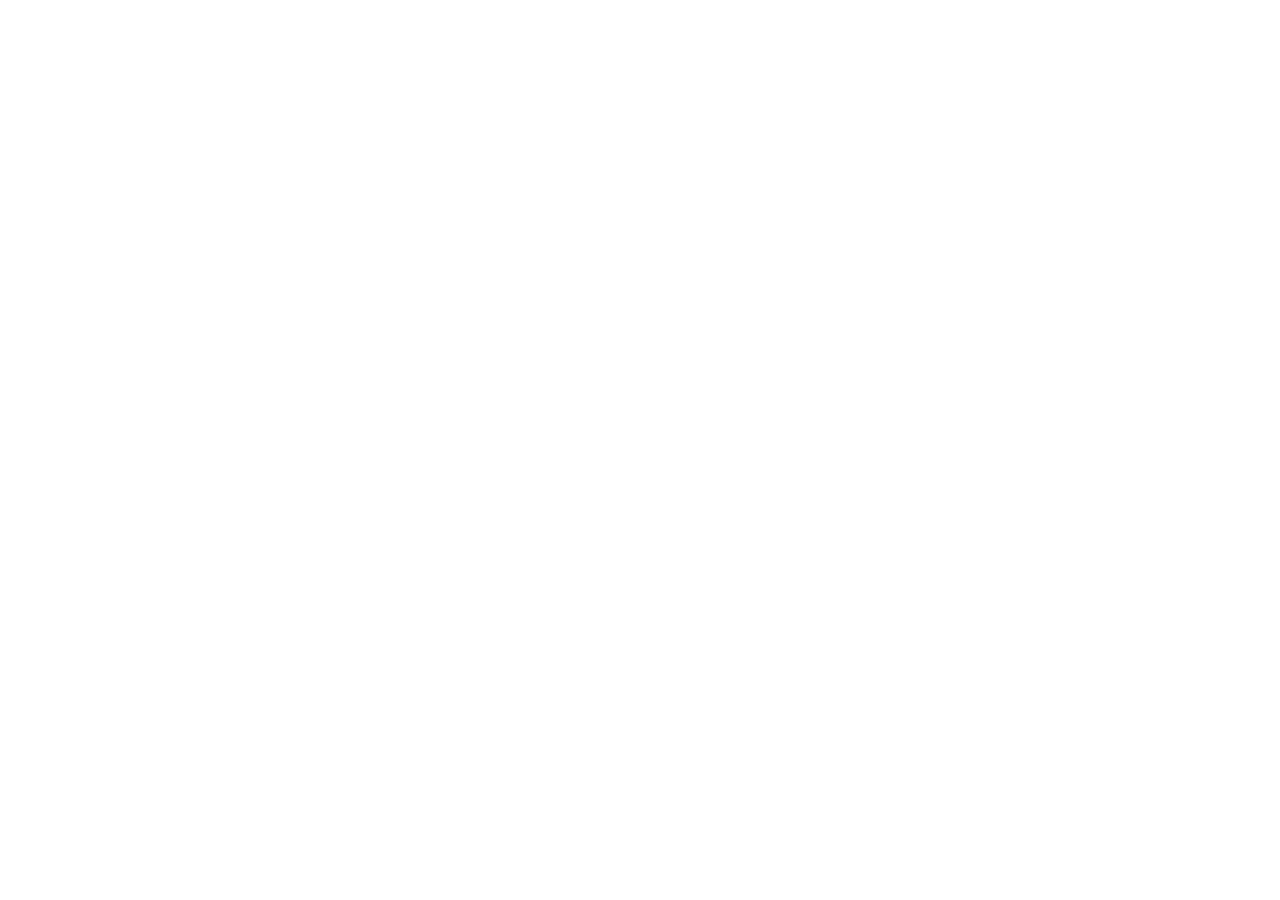
==== index.html @ 5550f94a "Set up project repo and semantic HTML skeleton" ====
<!DOCTYPE html>
<html lang="en">
<head>
    <meta charset="UTF-8">
    <meta name="viewport" content="width=device-width, initial-scale=1.0">
    <title>Wanderlog � Travel Journal Platform</title>
    <link rel="stylesheet" href="style.css">
</head>
<body>
    <header>
        <nav>
            <!-- Navigation links go here -->
        </nav>
    </header>
    <main>
        <section id="hero">
            <!-- Hero section content -->
        </section>
        <section id="destinations">
            <!-- Featured destinations grid -->
        </section>
    </main>
    <footer>
        <!-- Footer content -->
    </footer>
</body>
</html>
---- style.css ----
* {
  margin: 0;
  padding: 0;
  box-sizing: border-box;
}
body {
  font-family: sans-serif;
}
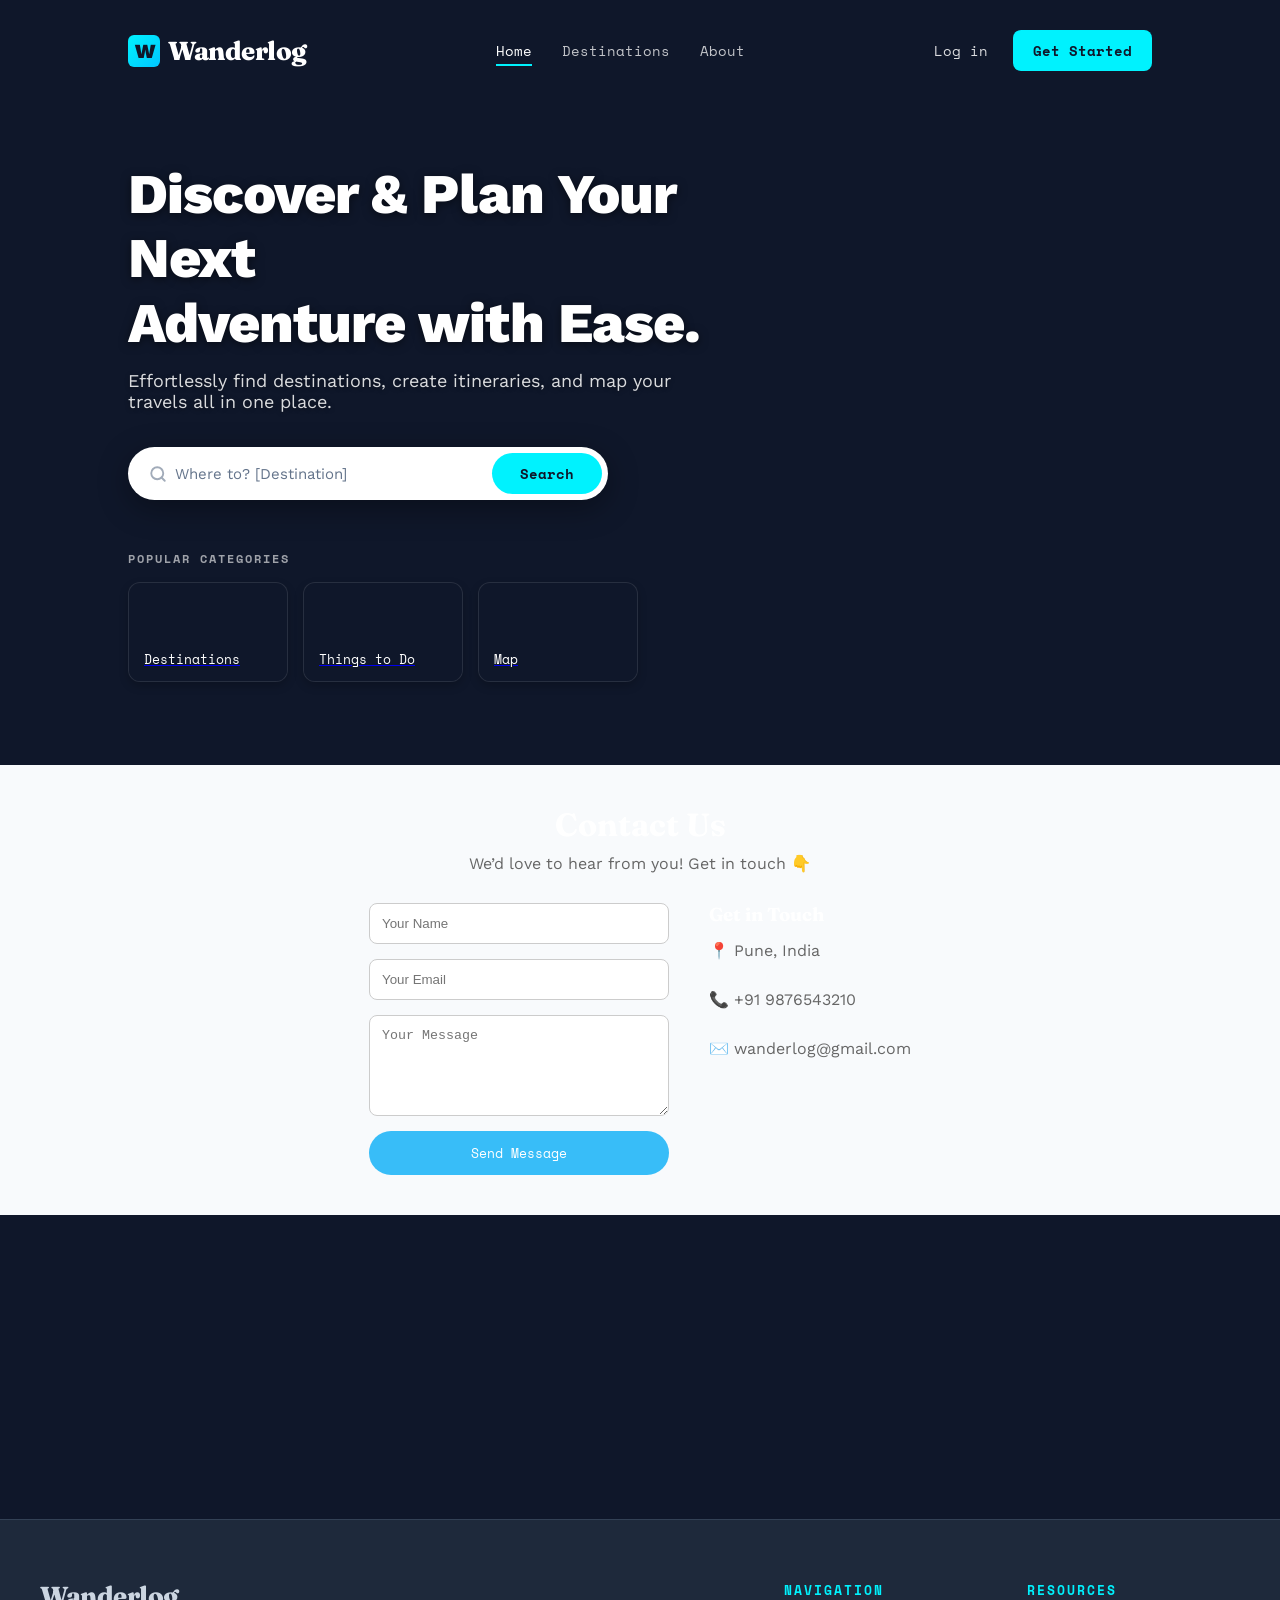
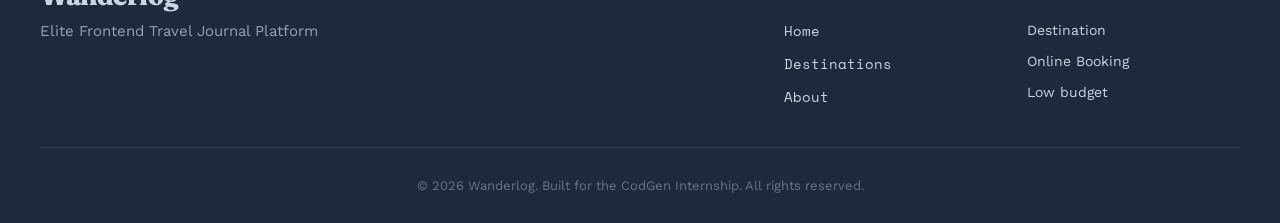
==== commit bf4efef2: "Add CSS styling for header, navigation, and hero section" ====
--- a/index.html
+++ b/index.html
@@ -1,27 +1,147 @@
+
 <!DOCTYPE html>
 <html lang="en">
 <head>
     <meta charset="UTF-8">
     <meta name="viewport" content="width=device-width, initial-scale=1.0">
-    <title>Wanderlog � Travel Journal Platform</title>
+    <title>Wanderlog — Travel Journal Platform</title>
+    <meta name="description" content="Discover, log, and share your journeys on Wanderlog, the premium travel journal platform designed for modern explorers.">
+    <link rel="preconnect" href="https://fonts.googleapis.com">
+    <link rel="preconnect" href="https://fonts.gstatic.com" crossorigin>
+    <link href="https://fonts.googleapis.com/css2?family=Fraunces:wght@600;700&family=Space+Mono:wght@400;700&family=Work+Sans:wght@300;400;500;600;700&display=swap" rel="stylesheet">
     <link rel="stylesheet" href="style.css">
 </head>
 <body>
+
+   
     <header>
-        <nav>
-            <!-- Navigation links go here -->
-        </nav>
+        <div class="navbar">
+            <a href="index.html" class="logo" id="logo-link">
+                <span class="logo-icon">W</span>
+                <span class="logo-text">Wanderlog</span>
+            </a>
+            
+            <input type="checkbox" id="menu-toggle" class="menu-toggle-checkbox">
+            <label for="menu-toggle" class="menu-toggle-label">☰</label>
+            
+            <ul class="nav-links">
+                <li><a href="index.html" class="nav-link active text-mono" >Home</a></li>
+                <li><a href="destination.html" class="nav-link text-mono" >Destinations</a></li>
+                <li><a href="about.html" class="nav-link text-mono" >About</a></li>
+            </ul>
+
+            <div class="auth-buttons">
+                <a href="#login" class="signin text-mono" >Log in</a>
+                <button class="signup text-mono" >Get Started</button>
+            </div>
+        </div>
     </header>
+
+   
     <main>
-        <section id="hero">
-            <!-- Hero section content -->
-        </section>
-        <section id="destinations">
-            <!-- Featured destinations grid -->
+        <!-- Hero Section -->
+        <section class="hero" id="home">
+            <div class="hero-overlay"></div>
+            <div class="hero-container">
+                <div class="hero-content">
+                    <h1>Discover & Plan Your Next <br>Adventure with Ease.</h1>
+                    <p>Effortlessly find destinations, create itineraries, and map your travels all in one place.</p>
+                    
+                    <div class="search-bar">
+                        <div class="search-input-wrapper">
+                            <svg class="search-icon-svg" width="18" height="18" viewBox="0 0 24 24" fill="none" stroke="#64748b" stroke-width="2.5" stroke-linecap="round" stroke-linejoin="round">
+                                <circle cx="11" cy="11" r="8"></circle>
+                                <line x1="21" y1="21" x2="16.65" y2="16.65"></line>
+                            </svg>
+                            <input type="text" placeholder="Where to? [Destination]" id="search-input">
+                        </div>
+                        <button id="btn-search">Search</button>
+                    </div>
+
+                    <div class="categories">
+                        <span class="categories-title text-mono">Popular categories</span>
+                        <div class="categories-grid">
+                            <a href="destination.html" class="category-card" style="background-image: url('https://images.unsplash.com/photo-1476514525535-07fb3b4ae5f1?auto=format&fit=crop&w=400&q=80');">
+                                <div class="card-overlay"></div>
+                                <span class="category-name text-mono">Destinations</span>
+                            </a>
+                            <a href="about.html" class="category-card" style="background-image: url('https://images.unsplash.com/photo-1501555088652-021faa106b9b?auto=format&fit=crop&w=400&q=80');">
+                                <div class="card-overlay"></div>
+                                <span class="category-name text-mono">Things to Do</span>
+                            </a>
+                            <a href="destination.html" class="category-card" style="background-image: url('https://images.unsplash.com/photo-1524661135-423995f22d0b?auto=format&fit=crop&w=400&q=80');">
+                                <div class="card-overlay"></div>
+                                <span class="category-name text-mono">Map</span>
+                            </a>
+                        </div>
+                    </div>
+                </div>
+            </div>
         </section>
     </main>
-    <footer>
-        <!-- Footer content -->
+
+
+    <section class="contact">
+
+  <h2>Contact Us</h2>
+  <p>We’d love to hear from you! Get in touch 👇</p>
+
+  <div class="contact-container">
+
+    <form class="contact-form">
+      <input type="text" placeholder="Your Name" required>
+      <input type="email" placeholder="Your Email" required>
+      <textarea rows="5" placeholder="Your Message"></textarea>
+      <button type="submit">Send Message</button>
+    </form>
+
+    <div class="contact-info">
+      <h3>Get in Touch</h3>
+      <p>📍 Pune, India</p>
+      <p>📞 +91 9876543210</p>
+      <p>✉️ wanderlog@gmail.com</p>
+    </div>
+
+  </div>
+
+</section>
+
+<section class="map">
+  <iframe 
+    src="https://maps.google.com/maps?q=pune&t=&z=13&ie=UTF8&iwloc=&output=embed"
+    allowfullscreen="">
+  </iframe>
+</section>
+
+    <footer class="app-footer">
+        <div class="footer-container">
+            <div class="footer-brand">
+                <span class="logo-text">Wanderlog</span>
+                <p class="footer-tagline">Elite Frontend Travel Journal Platform</p>
+            </div>
+            <div class="footer-links">
+                <div class="link-group">
+                    <h3>Navigation</h3>
+                    <ul>
+                        <li><a href="index.html" class="text-mono" >Home</a></li>
+                        <li><a href="destination.html" class="text-mono" >Destinations</a></li>
+                        <li><a href="about.html" class="text-mono" >About</a></li>
+                    </ul>
+                </div>
+                <div class="link-group">
+                    <h3>Resources</h3>
+                    <ul>
+                        <li><a href="https://fonts.google.com/" target="_blank" >Destination</a></li>
+                        <li><a href="https://css-tricks.com/" target="_blank" >Online Booking</a></li>
+                        <li><a href="https://developer.mozilla.org/" target="_blank" >Low budget</a></li>
+                    </ul>
+                </div>
+            </div>
+        </div>
+        <div class="footer-bottom">
+            <p>&copy; 2026 Wanderlog. Built for the CodGen Internship. All rights reserved.</p>
+        </div>
     </footer>
+
 </body>
 </html>
--- a/style.css
+++ b/style.css
@@ -1,8 +1,1038 @@
+
 * {
   margin: 0;
   padding: 0;
   box-sizing: border-box;
 }
+
+
 body {
-  font-family: sans-serif;
-}
+  font-family: 'Work Sans', sans-serif;
+  color: #cbd5e1;
+  background-color: #0f172a;
+}
+
+h1, h2, h3 {
+  font-family: 'Fraunces', serif;
+  color: white;
+}
+
+button,
+.text-mono {
+  font-family: 'Space Mono', monospace;
+}
+
+
+.webkit-scrollbar {
+  width: 8px;
+}
+
+::-webkit-scrollbar-track {
+  background: #0f172a;
+}
+
+::-webkit-scrollbar-thumb {
+  background: #334155;
+  border-radius: 4px;
+}
+
+::-webkit-scrollbar-thumb:hover {
+  background: #00f2fe;
+}
+
+
+
+header {
+  position: absolute;
+  top: 0;
+  left: 0;
+  right: 0;
+  z-index: 1000;
+  background: transparent;
+  width: 100%;
+}
+
+.navbar {
+  display: flex;
+  justify-content: space-between;
+  align-items: center;
+  padding: 30px 10%;
+  width: 100%;
+}
+
+
+.logo {
+  display: flex;
+  align-items: center;
+  gap: 8px;
+  text-decoration: none;
+  color: white;
+}
+
+.logo-icon {
+  background: linear-gradient(135deg, #00f2fe 0%, #00c6ff 100%);
+  color: #0f172a;
+  font-family: 'Work Sans', sans-serif;
+  font-weight: 900;
+  font-size: 20px;
+  width: 32px;
+  height: 32px;
+  display: flex;
+  align-items: center;
+  justify-content: center;
+  border-radius: 6px;
+  letter-spacing: -1px;
+}
+
+.logo-text {
+  font-family: 'Fraunces', serif;
+  font-size: 26px;
+  font-weight: 800;
+  letter-spacing: -0.5px;
+}
+
+
+.nav-links {
+  list-style: none;
+  display: flex;
+  gap: 30px;
+}
+
+.nav-links li a {
+  text-decoration: none;
+  color: rgba(255, 255, 255, 0.75);
+  font-size: 14px;
+  transition: 0.2s;
+  padding: 5px 0;
+  position: relative;
+}
+
+.nav-links li a:hover,
+.nav-links li a.active {
+  color: white;
+}
+
+.nav-links li a::after {
+  content: '';
+  position: absolute;
+  bottom: 0;
+  left: 0;
+  width: 0;
+  height: 2px;
+  background: #00f2fe;
+  transition: 0.2s;
+}
+
+.nav-links li a:hover::after,
+.nav-links li a.active::after {
+  width: 100%;
+}
+
+
+.auth-buttons {
+  display: flex;
+  align-items: center;
+  gap: 25px;
+}
+
+
+.signin {
+  text-decoration: none;
+  color: rgba(255, 255, 255, 0.85);
+  font-size: 14px;
+  transition: 0.2s;
+}
+
+.signin:hover {
+  color: #00f2fe;
+}
+
+
+.signup {
+  padding: 10px 20px;
+  border: none;
+  background: #00f2fe;
+  color: #0f172a;
+  cursor: pointer;
+  border-radius: 8px;
+  font-weight: 700;
+  font-size: 14px;
+  transition: 0.3s cubic-bezier(0.34, 1.56, 0.64, 1);
+}
+
+.signup:hover {
+  background: #05d5e0;
+  transform: translateY(-2px) scale(1.02);
+  box-shadow: 0 4px 15px rgba(0, 242, 254, 0.4);
+}
+
+
+.menu-toggle-checkbox {
+  display: none;
+}
+
+.menu-toggle-label {
+  display: none;
+  font-size: 28px;
+  color: white;
+  cursor: pointer;
+  user-select: none;
+}
+
+
+
+.hero {
+  position: relative;
+  display: flex;
+  align-items: center;
+  justify-content: flex-end; /* right bank alignment to match layout when flipped */
+  min-height: 85vh;
+  padding: 160px 10% 80px;
+  background: url("https://images.unsplash.com/photo-1542718610-a1d656d1884c?auto=format&fit=crop&w=1600&q=80") no-repeat center/cover;
+  transform: scaleX(-1); /* cabin mirrored to right */
+}
+
+.hero-overlay {
+  position: absolute;
+  top: 0;
+  left: 0;
+  width: 100%;
+  height: 100%;
+  background: linear-gradient(180deg, rgba(15, 23, 42, 0.4) 0%, rgba(15, 23, 42, 0.75) 100%);
+  z-index: 1;
+}
+
+.hero-container {
+  width: 100%;
+  max-width: 1200px;
+  margin: 0 auto;
+  position: relative;
+  z-index: 2;
+  transform: scaleX(-1); /* text flipped back to normal */
+}
+
+.hero-content {
+  max-width: 580px;
+  display: flex;
+  flex-direction: column;
+  align-items: flex-start;
+  text-align: left;
+}
+
+.hero h1 {
+  font-family: 'Work Sans', sans-serif;
+  font-size: 56px;
+  font-weight: 800;
+  line-height: 1.15;
+  letter-spacing: -1px;
+  color: white;
+  margin-bottom: 15px;
+  text-shadow: 0 2px 10px rgba(0, 0, 0, 0.5);
+}
+
+.hero p {
+  font-size: 18px;
+  color: rgba(255, 255, 255, 0.85);
+  margin-bottom: 35px;
+  text-shadow: 0 1px 5px rgba(0, 0, 0, 0.4);
+}
+
+
+.search-bar {
+  background: white;
+  padding: 6px;
+  border-radius: 30px;
+  display: flex;
+  width: 100%;
+  max-width: 480px;
+  box-shadow: 0 8px 30px rgba(0, 0, 0, 0.35);
+  margin-bottom: 50px;
+}
+
+.search-input-wrapper {
+  display: flex;
+  align-items: center;
+  flex: 1;
+  padding-left: 15px;
+  gap: 8px;
+}
+
+.search-icon-svg {
+  flex-shrink: 0;
+  opacity: 0.6;
+}
+
+.search-bar input {
+  width: 100%;
+  border: none;
+  outline: none;
+  font-size: 15px;
+  font-family: 'Work Sans', sans-serif;
+  color: #1e293b;
+}
+
+.search-bar input::placeholder {
+  color: #64748b;
+}
+
+.search-bar button {
+  background: #00f2fe;
+  color: #0f172a;
+  border: none;
+  padding: 10px 28px;
+  border-radius: 30px;
+  font-size: 14px;
+  font-weight: 700;
+  cursor: pointer;
+  transition: background 0.2s;
+}
+
+.search-bar button:hover {
+  background: #05d5e0;
+}
+
+
+.categories {
+  width: 100%;
+}
+
+.categories-title {
+  display: block;
+  font-size: 12px;
+  font-weight: 700;
+  color: rgba(255, 255, 255, 0.6);
+  text-transform: uppercase;
+  letter-spacing: 2px;
+  margin-bottom: 15px;
+}
+
+.categories-grid {
+  display: flex;
+  gap: 15px;
+  flex-wrap: wrap;
+}
+
+.category-card {
+  position: relative;
+  width: 160px;
+  height: 100px;
+  border-radius: 12px;
+  background-size: cover;
+  background-position: center;
+  display: flex;
+  align-items: flex-end;
+  padding: 12px 15px;
+  overflow: hidden;
+  border: 1px solid rgba(255, 255, 255, 0.1);
+  box-shadow: 0 4px 10px rgba(0, 0, 0, 0.2);
+  transition: transform 0.4s cubic-bezier(0.34, 1.56, 0.64, 1);
+}
+
+.category-card:hover {
+  transform: translateY(-4px);
+  border-color: #00f2fe;
+}
+
+.category-card .card-overlay {
+  position: absolute;
+  top: 0;
+  left: 0;
+  width: 100%;
+  height: 100%;
+  background: linear-gradient(180deg, transparent 40%, rgba(15, 23, 42, 0.85) 100%);
+  z-index: 1;
+}
+
+.category-card .category-name {
+  position: relative;
+  z-index: 2;
+  font-size: 13px;
+  color: white;
+}
+
+
+
+.destinations {
+  max-width: 1200px;
+  margin: 0 auto;
+  padding: 100px 40px;
+  width: 100%;
+}
+
+.section-header {
+  text-align: center;
+  margin-bottom: 60px;
+  display: flex;
+  flex-direction: column;
+  align-items: center;
+}
+
+.category-tag {
+  font-size: 12px;
+  font-weight: 700;
+  color: #00f2fe;
+  text-transform: uppercase;
+  letter-spacing: 2px;
+  margin-bottom: 10px;
+  padding: 4px 12px;
+  background-color: rgba(0, 242, 254, 0.08);
+  border-radius: 4px;
+  border: 1px solid rgba(0, 242, 254, 0.2);
+}
+
+.destinations h2 {
+  font-size: 42px;
+  font-weight: 800;
+  margin-bottom: 15px;
+  letter-spacing: -1px;
+}
+
+.destinations p {
+  font-size: 17px;
+  color: #94a3b8;
+  max-width: 600px;
+}
+
+.destinations-grid {
+  display: grid;
+  grid-template-columns: repeat(3, 1fr);
+  gap: 30px;
+}
+
+
+.glass-card {
+  background: rgba(30, 41, 59, 0.65);
+  backdrop-filter: blur(20px);
+  -webkit-backdrop-filter: blur(20px);
+  border: 1px solid rgba(255, 255, 255, 0.08);
+  border-radius: 20px;
+  padding: 35px;
+  width: 100%;
+  box-shadow: 0 20px 40px rgba(0, 0, 0, 0.3),
+              inset 0 1px 1px rgba(255, 255, 255, 0.1);
+  position: relative;
+  z-index: 1;
+  transition: transform 0.4s cubic-bezier(0.34, 1.56, 0.64, 1);
+}
+
+.glass-card:hover {
+  transform: translateY(-8px);
+  border-color: rgba(0, 242, 254, 0.3);
+}
+
+.card-image {
+  width: 100%;
+  height: 180px;
+  background-size: cover;
+  background-position: center;
+  border-radius: 12px;
+  margin-bottom: 20px;
+}
+
+.destination-card {
+  height: 100%;
+  display: flex;
+  flex-direction: column;
+  justify-content: space-between;
+}
+
+.card-header {
+  display: flex;
+  justify-content: space-between;
+  align-items: center;
+  margin-bottom: 20px;
+}
+
+.badge {
+  font-size: 11px;
+  color: white;
+  background-color: #334155;
+  padding: 4px 10px;
+  border-radius: 4px;
+  font-weight: 700;
+}
+
+.coordinates {
+  font-size: 11px;
+  color: #00f2fe;
+  font-weight: 700;
+}
+
+.card-title {
+  font-size: 28px;
+  font-weight: 700;
+  margin-bottom: 12px;
+  color: white;
+}
+
+.card-excerpt {
+  font-size: 15px;
+  color: #cbd5e1;
+  margin-bottom: 30px;
+  line-height: 1.6;
+}
+
+.card-footer {
+  display: flex;
+  align-items: center;
+  gap: 12px;
+  font-size: 12px;
+  border-top: 1px solid rgba(255, 255, 255, 0.08);
+  padding-top: 20px;
+}
+
+.stat-label {
+  color: #64748b;
+}
+
+.stat-value {
+  color: white;
+  font-weight: 700;
+}
+
+.divider {
+  color: #475569;
+}
+
+
+
+.about {
+  max-width: 1200px;
+  margin: 0 auto;
+  padding: 100px 40px;
+  width: 100%;
+}
+
+.about-container {
+  display: grid;
+  grid-template-columns: 1.1fr 0.9fr;
+  gap: 80px;
+  align-items: center;
+}
+
+.about-content {
+  display: flex;
+  flex-direction: column;
+  align-items: flex-start;
+}
+
+.about-content h2 {
+  font-size: 42px;
+  font-weight: 800;
+  line-height: 1.2;
+  margin-top: 10px;
+  margin-bottom: 25px;
+  letter-spacing: -1px;
+}
+
+.highlight-text {
+  background: linear-gradient(135deg, #38bdf8 0%, #00f2fe 100%);
+  /* -webkit-background-clip: text; */
+  -webkit-text-fill-color: transparent;
+}
+
+.about-content p {
+  color: #cbd5e1;
+  margin-bottom: 20px;
+  font-size: 16px;
+  line-height: 1.6;
+}
+
+.btn-about {
+  padding: 12px 28px;
+  border: 1px solid #334155;
+  background: transparent;
+  color: white;
+  border-radius: 8px;
+  font-size: 14px;
+  font-weight: 600;
+  cursor: pointer;
+  transition: 0.3s;
+  margin-top: 10px;
+}
+
+.btn-about:hover {
+  background: #1e293b;
+  border-color: #00f2fe;
+}
+
+.about-stats-panel {
+  display: flex;
+  justify-content: center;
+  position: relative;
+  width: 100%;
+}
+
+.about-stats-glow {
+  position: absolute;
+  width: 300px;
+  height: 300px;
+  background: radial-gradient(circle, rgba(0, 242, 254, 0.1) 0%, transparent 70%);
+  filter: blur(40px);
+  z-index: 0;
+  pointer-events: none;
+}
+
+.stats-glass {
+  z-index: 1;
+  display: flex;
+  flex-direction: column;
+  gap: 30px;
+  padding: 40px;
+}
+
+.stat-row {
+  display: flex;
+  justify-content: space-between;
+  gap: 40px;
+}
+
+.stat-item {
+  display: flex;
+  flex-direction: column;
+  gap: 4px;
+}
+
+.stat-number {
+  font-family: 'Fraunces', serif;
+  font-size: 34px;
+  font-weight: 800;
+  color: #00f2fe;
+}
+
+.stat-desc {
+  font-size: 11px;
+  color: #64748b;
+  text-transform: uppercase;
+  letter-spacing: 1px;
+}
+
+
+/* PRICING */.pricing {
+  max-width: 1200px;
+  margin: 0 auto;
+  padding: 60px 40px 100px;
+  width: 100%;
+}
+
+.pricing-container {
+  display: flex;
+  flex-direction: column;
+  align-items: center;
+  text-align: center;
+}
+
+.pricing h2 {
+  font-size: 42px;
+  font-weight: 800;
+  margin-top: 10px;
+  margin-bottom: 20px;
+  letter-spacing: -1px;
+}
+
+.pricing p {
+  font-size: 16px;
+  color: #cbd5e1;
+  max-width: 600px;
+  margin-bottom: 30px;
+  line-height: 1.6;
+}
+
+.btn-pricing {
+  padding: 12px 28px;
+  border: none;
+  background: #00f2fe;
+  color: #0f172a;
+  border-radius: 8px;
+  font-size: 14px;
+  font-weight: 700;
+  cursor: pointer;
+  transition: background 0.2s;
+}
+
+.btn-pricing:hover {
+  background: #05d5e0;
+}
+
+
+/* FOOTER */
+.app-footer {
+  background-color: #1e293b;
+  border-top: 1px solid #334155;
+  padding: 60px 40px 30px;
+  width: 100%;
+}
+
+.footer-container {
+  max-width: 1200px;
+  margin: 0 auto;
+  display: grid;
+  grid-template-columns: 1.5fr 1fr;
+  gap: 60px;
+  margin-bottom: 40px;
+}
+
+.footer-brand {
+  display: flex;
+  flex-direction: column;
+  gap: 10px;
+}
+
+.footer-tagline {
+  font-size: 15px;
+  color: #94a3b8;
+}
+
+.footer-links {
+  display: grid;
+  grid-template-columns: 1fr 1fr;
+  gap: 30px;
+}
+
+.link-group h3 {
+  font-family: 'Space Mono', monospace;
+  font-size: 13px;
+  text-transform: uppercase;
+  letter-spacing: 2px;
+  color: #00f2fe;
+  margin-bottom: 20px;
+}
+
+.link-group ul {
+  list-style: none;
+  display: flex;
+  flex-direction: column;
+  gap: 12px;
+}
+
+.link-group a {
+  font-size: 14px;
+  color: #cbd5e1;
+  text-decoration: none;
+  transition: 0.2s;
+}
+
+.link-group a:hover {
+  color: #00f2fe;
+  padding-left: 4px;
+}
+
+.footer-bottom {
+  max-width: 1200px;
+  margin: 0 auto;
+  border-top: 1px solid #334155;
+  padding-top: 30px;
+  display: flex;
+  justify-content: center;
+  text-align: center;
+  font-size: 13px;
+  color: #64748b;
+}
+
+
+/* RESPONSIVE */
+@media (max-width: 1024px) {
+  .hero-container {
+    gap: 30px;
+  }
+  
+  .destinations-grid {
+    grid-template-columns: repeat(2, 1fr);
+    gap: 20px;
+  }
+  
+  .about-container {
+    gap: 40px;
+  }
+}
+
+@media (max-width: 768px) {
+  .navbar {
+    padding: 10px 15px; 
+  }
+
+  .nav-links {
+    display: none; 
+    flex-direction: column;
+    background: #0b1c3d;
+    position: absolute;
+    top: 62px;
+    right: 0;
+    width: 100%;
+    text-align: center;
+    padding: 20px 0;
+    box-shadow: 0 10px 15px rgba(0, 0, 0, 0.25);
+  }
+
+  .nav-links li {
+    margin: 10px 0;
+  }
+
+  /* show class */
+  #menu-toggle:checked ~ .nav-links {
+    display: flex;
+    z-index: 100;
+  }
+
+  .menu-toggle-label {
+    display: block;
+    margin-left: auto;
+    margin-right: 15px;
+    z-index: 101;
+  }
+
+  .auth-buttons {
+    display: none; 
+  }
+
+  .logo {
+    font-size: 18px;
+  }
+
+  /* hero mobile fix */
+  .hero {
+    padding: 120px 20px 60px;
+    min-height: auto;
+    transform: none;
+  }
+
+  .hero-container {
+    transform: none;
+  }
+
+  .hero-content {
+    align-items: center;
+    text-align: center;
+    max-width: 100%;
+  }
+
+  .hero h1 {
+    font-size: 32px;
+  }
+
+  .hero p {
+    font-size: 16px;
+  }
+
+  .search-bar {
+    flex-direction: column;
+    border-radius: 15px;
+    padding: 8px;
+    gap: 8px;
+  }
+
+  .search-input-wrapper {
+    padding-left: 5px;
+    width: 100%;
+  }
+
+  .search-bar input {
+    text-align: center;
+  }
+
+  .search-bar button {
+    width: 100%;
+    border-radius: 10px;
+  }
+
+  .categories {
+    display: flex;
+    flex-direction: column;
+    align-items: center;
+  }
+
+  .categories-grid {
+    justify-content: center;
+  }
+
+  /* destinations mobile fix */
+  .destinations {
+    padding: 60px 20px;
+  }
+
+  .destinations h2 {
+    font-size: 32px;
+  }
+
+  .destinations-grid {
+    grid-template-columns: 1fr;
+    gap: 30px;
+  }
+
+  /* about mobile fix */
+  .about {
+    padding: 60px 20px;
+  }
+
+  .about-container {
+    grid-template-columns: 1fr;
+    gap: 50px;
+    text-align: center;
+  }
+
+  .about-content {
+    align-items: center;
+  }
+
+  .about-content h2 {
+    font-size: 32px;
+  }
+
+  .about-stats-panel {
+    justify-content: center;
+  }
+
+  .stats-glass {
+    max-width: 440px;
+    margin: 0 auto;
+    padding: 30px;
+  }
+
+  /* pricing mobile fix */
+  .pricing {
+    padding: 40px 20px 60px;
+  }
+
+  .pricing h2 {
+    font-size: 32px;
+  }
+
+  /* footer mobile fix */
+  .footer-container {
+    grid-template-columns: 1fr;
+    gap: 40px;
+    text-align: center;
+  }
+
+  .footer-links {
+    justify-items: center;
+    text-align: center;
+  }
+  
+  .link-group ul {
+    align-items: center;
+  }
+}
+
+/* MOBILE FIX */
+@media (max-width: 360px) {
+  .navbar {
+    padding: 10px;
+  }
+  
+  .nav-links li {
+    margin: 8px 0;
+  }
+
+  .logo-text {
+    font-size: 20px;
+  }
+
+  .hero h1 {
+    font-size: 26px;
+  }
+
+  .card-title {
+    font-size: 24px;
+  }
+
+  .destinations h2 {
+    font-size: 26px;
+  }
+
+  .about-content h2 {
+    font-size: 26px;
+  }
+
+  .stats-glass {
+    padding: 20px;
+  }
+
+  .stat-row {
+    gap: 15px;
+  }
+
+  .stat-number {
+    font-size: 28px;
+  }
+}
+
+
+.contact{
+  padding:40px 15px;
+  text-align:center;
+  background:#f8fafc;
+  text-align: center;
+}
+
+.contact h2{
+  font-size:32px;
+  margin-bottom:10px;
+}
+
+.contact p{
+  color:#666;
+  margin-bottom:30px;
+}
+
+.contact-container{
+  display:flex;
+  justify-content:center;
+  gap:40px;
+  flex-wrap:wrap;
+}
+
+.contact-form{
+  display:flex;
+  flex-direction:column;
+  gap:15px;
+  width:300px;
+}
+
+.contact-form input,
+.contact-form textarea{
+  padding:12px;
+  border:1px solid #ccc;
+  border-radius:8px;
+  outline:none;
+}
+
+.contact-form button{
+  background:#38bdf8;
+  color:white;
+  border:none;
+  padding:12px;
+  border-radius:25px;
+  cursor:pointer;
+}
+
+.contact-form button:hover{
+  background:#0ea5e9;
+}
+
+.contact-info{
+  max-width:300px;
+  text-align:left;
+}
+
+.contact-info h3{
+  margin-bottom:15px;
+}
+
+.map iframe{
+  width:100%;
+  height:300px;
+  border:none;
+}
+
+@media(max-width:768px){
+  .contact-container{
+    flex-direction:column;
+    align-items:center;
+  }
+
+  .contact-info{
+    text-align:center;
+  }
+}
+
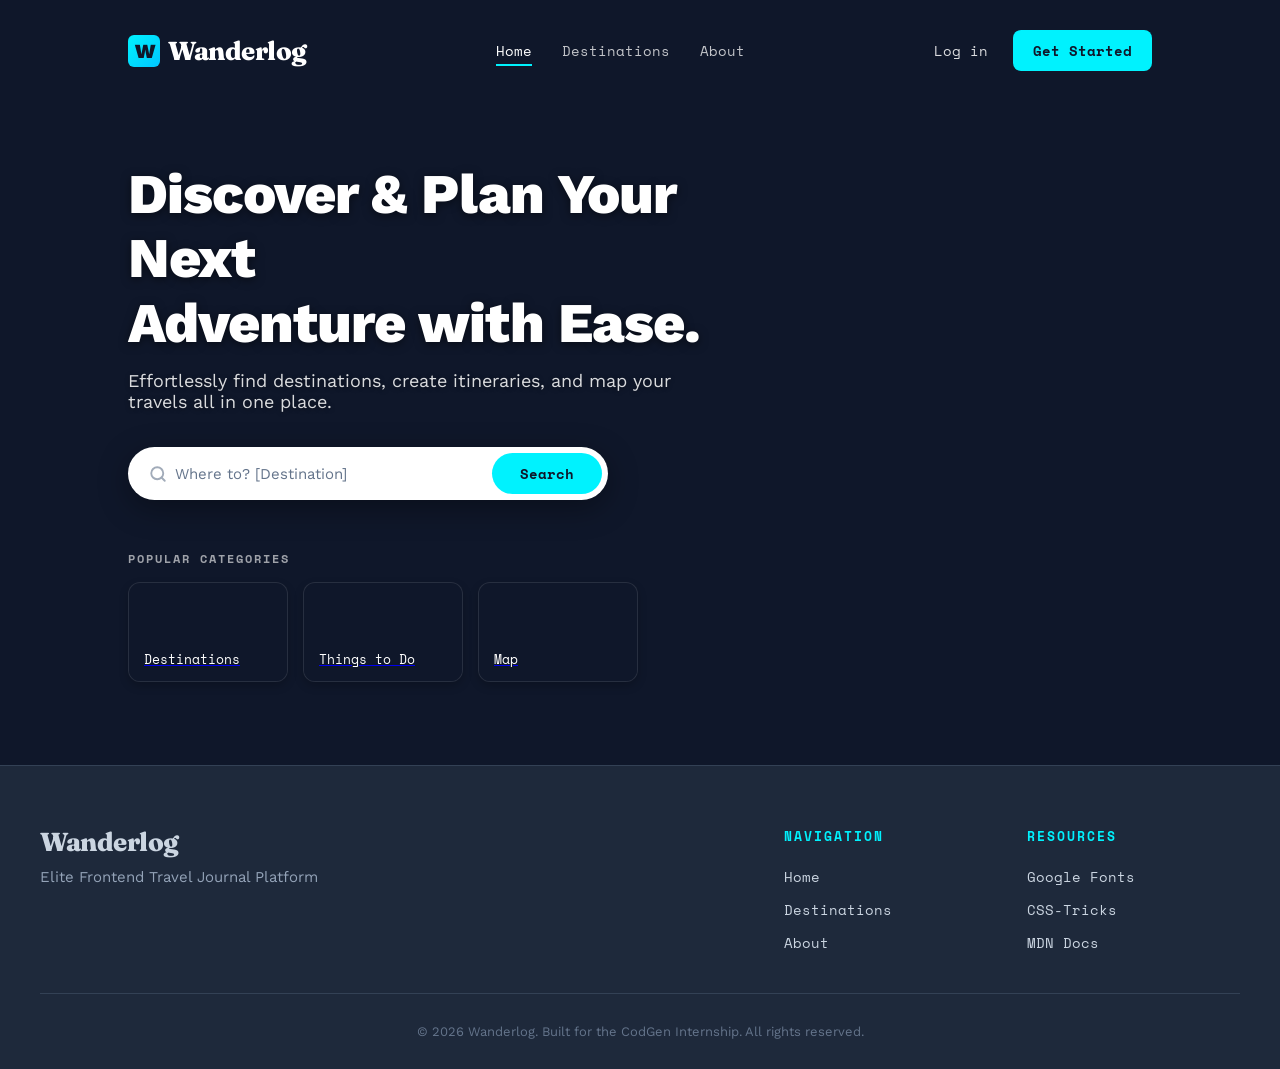
==== commit 7c725aee: "Add mobile responsiveness and final cleanup" ====
--- a/index.html
+++ b/index.html
@@ -25,14 +25,14 @@
             <label for="menu-toggle" class="menu-toggle-label">☰</label>
             
             <ul class="nav-links">
-                <li><a href="index.html" class="nav-link active text-mono" >Home</a></li>
-                <li><a href="destination.html" class="nav-link text-mono" >Destinations</a></li>
-                <li><a href="about.html" class="nav-link text-mono" >About</a></li>
+                <li><a href="index.html" class="nav-link active text-mono" id="nav-link-home">Home</a></li>
+                <li><a href="destination.html" class="nav-link text-mono" id="nav-link-destinations">Destinations</a></li>
+                <li><a href="about.html" class="nav-link text-mono" id="nav-link-about">About</a></li>
             </ul>
 
             <div class="auth-buttons">
-                <a href="#login" class="signin text-mono" >Log in</a>
-                <button class="signup text-mono" >Get Started</button>
+                <a href="#login" class="signin text-mono" id="link-header-login">Log in</a>
+                <button class="signup text-mono" id="btn-header-start">Get Started</button>
             </div>
         </div>
     </header>
@@ -81,38 +81,6 @@
     </main>
 
 
-    <section class="contact">
-
-  <h2>Contact Us</h2>
-  <p>We’d love to hear from you! Get in touch 👇</p>
-
-  <div class="contact-container">
-
-    <form class="contact-form">
-      <input type="text" placeholder="Your Name" required>
-      <input type="email" placeholder="Your Email" required>
-      <textarea rows="5" placeholder="Your Message"></textarea>
-      <button type="submit">Send Message</button>
-    </form>
-
-    <div class="contact-info">
-      <h3>Get in Touch</h3>
-      <p>📍 Pune, India</p>
-      <p>📞 +91 9876543210</p>
-      <p>✉️ wanderlog@gmail.com</p>
-    </div>
-
-  </div>
-
-</section>
-
-<section class="map">
-  <iframe 
-    src="https://maps.google.com/maps?q=pune&t=&z=13&ie=UTF8&iwloc=&output=embed"
-    allowfullscreen="">
-  </iframe>
-</section>
-
     <footer class="app-footer">
         <div class="footer-container">
             <div class="footer-brand">
@@ -123,17 +91,17 @@
                 <div class="link-group">
                     <h3>Navigation</h3>
                     <ul>
-                        <li><a href="index.html" class="text-mono" >Home</a></li>
-                        <li><a href="destination.html" class="text-mono" >Destinations</a></li>
-                        <li><a href="about.html" class="text-mono" >About</a></li>
+                        <li><a href="index.html" class="text-mono" id="link-footer-home">Home</a></li>
+                        <li><a href="destination.html" class="text-mono" id="link-footer-destinations">Destinations</a></li>
+                        <li><a href="about.html" class="text-mono" id="link-footer-about">About</a></li>
                     </ul>
                 </div>
                 <div class="link-group">
                     <h3>Resources</h3>
                     <ul>
-                        <li><a href="https://fonts.google.com/" target="_blank" >Destination</a></li>
-                        <li><a href="https://css-tricks.com/" target="_blank" >Online Booking</a></li>
-                        <li><a href="https://developer.mozilla.org/" target="_blank" >Low budget</a></li>
+                        <li><a href="https://fonts.google.com/" target="_blank" rel="noopener noreferrer" class="text-mono" id="link-footer-google-fonts">Google Fonts</a></li>
+                        <li><a href="https://css-tricks.com/" target="_blank" rel="noopener noreferrer" class="text-mono" id="link-footer-css-tricks">CSS-Tricks</a></li>
+                        <li><a href="https://developer.mozilla.org/" target="_blank" rel="noopener noreferrer" class="text-mono" id="link-footer-mdn">MDN Docs</a></li>
                     </ul>
                 </div>
             </div>
--- a/style.css
+++ b/style.css
@@ -527,7 +527,7 @@
 
 .highlight-text {
   background: linear-gradient(135deg, #38bdf8 0%, #00f2fe 100%);
-  /* -webkit-background-clip: text; */
+  -webkit-background-clip: text;
   -webkit-text-fill-color: transparent;
 }
 
@@ -956,83 +956,3 @@
     font-size: 28px;
   }
 }
-
-
-.contact{
-  padding:40px 15px;
-  text-align:center;
-  background:#f8fafc;
-  text-align: center;
-}
-
-.contact h2{
-  font-size:32px;
-  margin-bottom:10px;
-}
-
-.contact p{
-  color:#666;
-  margin-bottom:30px;
-}
-
-.contact-container{
-  display:flex;
-  justify-content:center;
-  gap:40px;
-  flex-wrap:wrap;
-}
-
-.contact-form{
-  display:flex;
-  flex-direction:column;
-  gap:15px;
-  width:300px;
-}
-
-.contact-form input,
-.contact-form textarea{
-  padding:12px;
-  border:1px solid #ccc;
-  border-radius:8px;
-  outline:none;
-}
-
-.contact-form button{
-  background:#38bdf8;
-  color:white;
-  border:none;
-  padding:12px;
-  border-radius:25px;
-  cursor:pointer;
-}
-
-.contact-form button:hover{
-  background:#0ea5e9;
-}
-
-.contact-info{
-  max-width:300px;
-  text-align:left;
-}
-
-.contact-info h3{
-  margin-bottom:15px;
-}
-
-.map iframe{
-  width:100%;
-  height:300px;
-  border:none;
-}
-
-@media(max-width:768px){
-  .contact-container{
-    flex-direction:column;
-    align-items:center;
-  }
-
-  .contact-info{
-    text-align:center;
-  }
-}
-
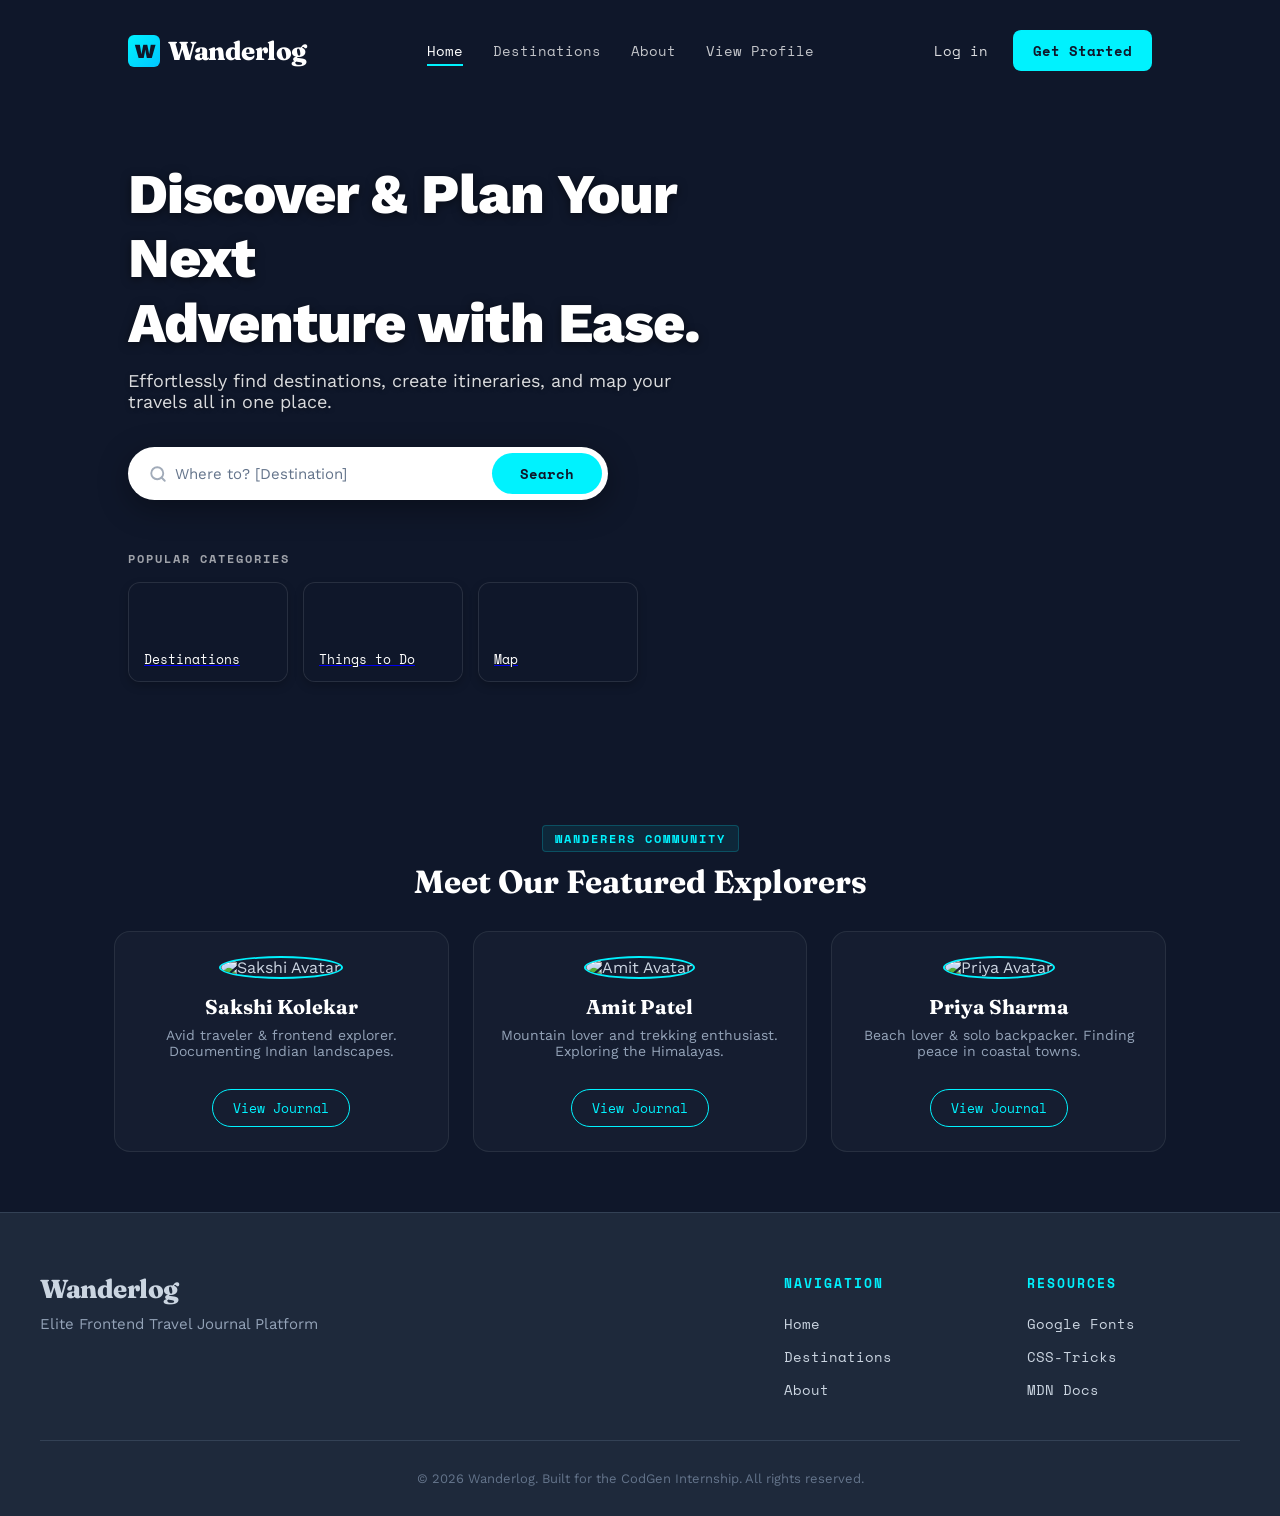
==== commit 7a307c78: "Add traveler profile page and routing" ====
--- a/index.html
+++ b/index.html
@@ -28,6 +28,7 @@
                 <li><a href="index.html" class="nav-link active text-mono" id="nav-link-home">Home</a></li>
                 <li><a href="destination.html" class="nav-link text-mono" id="nav-link-destinations">Destinations</a></li>
                 <li><a href="about.html" class="nav-link text-mono" id="nav-link-about">About</a></li>
+                <li><a href="profile.html?user=sakshikolekar" class="nav-link text-mono" id="nav-link-profile">View Profile</a></li>
             </ul>
 
             <div class="auth-buttons">
@@ -39,7 +40,7 @@
 
    
     <main>
-        <!-- Hero Section -->
+        
         <section class="hero" id="home">
             <div class="hero-overlay"></div>
             <div class="hero-container">
@@ -78,8 +79,39 @@
                 </div>
             </div>
         </section>
+
+        
+        <section class="explorers-section" style="padding: 60px 24px; max-width: 1100px; margin: 0 auto; text-align: center;">
+            <span class="category-tag text-mono" style="color: #00f2fe; margin-bottom: 10px; display: inline-block;">Wanderers Community</span>
+            <h2 style="font-family: 'Fraunces', serif; font-size: 32px; color: white; margin-bottom: 30px;">Meet Our Featured Explorers</h2>
+            
+            <div style="display: grid; grid-template-columns: repeat(auto-fit, minmax(280px, 1fr)); gap: 24px;">
+                
+                <div class="explorer-card" style="background: rgba(30, 41, 59, 0.4); border: 1px solid rgba(255, 255, 255, 0.08); border-radius: 16px; padding: 24px; text-align: center; transition: transform 0.2s;" onmouseover="this.style.transform='translateY(-5px)'" onmouseout="this.style.transform='translateY(0)'">
+                    <img src="https://images.unsplash.com/photo-1494790108377-be9c29b29330?auto=format&fit=crop&w=150&q=80" alt="Sakshi Avatar" style="width: 80px; height: 80px; border-radius: 50%; object-fit: cover; border: 2px solid #00f2fe; margin-bottom: 15px;">
+                    <h3 style="color: white; font-family: 'Fraunces', serif; font-size: 20px; margin-bottom: 8px;">Sakshi Kolekar</h3>
+                    <p style="color: #94a3b8; font-size: 14px; margin-bottom: 20px; min-height: 42px;">Avid traveler & frontend explorer. Documenting Indian landscapes.</p>
+                    <a href="profile.html?user=sakshikolekar" style="display: inline-block; background: transparent; border: 1px solid #00f2fe; color: #00f2fe; padding: 8px 20px; border-radius: 20px; text-decoration: none; font-size: 13px; font-family: 'Space Mono', monospace; transition: all 0.2s;" onmouseover="this.style.background='rgba(0, 242, 254, 0.08)'" onmouseout="this.style.background='transparent'">View Journal</a>
+                </div>
+
+                
+                <div class="explorer-card" style="background: rgba(30, 41, 59, 0.4); border: 1px solid rgba(255, 255, 255, 0.08); border-radius: 16px; padding: 24px; text-align: center; transition: transform 0.2s;" onmouseover="this.style.transform='translateY(-5px)'" onmouseout="this.style.transform='translateY(0)'">
+                    <img src="https://images.unsplash.com/photo-1500648767791-00dcc994a43e?auto=format&fit=crop&w=150&q=80" alt="Amit Avatar" style="width: 80px; height: 80px; border-radius: 50%; object-fit: cover; border: 2px solid #00f2fe; margin-bottom: 15px;">
+                    <h3 style="color: white; font-family: 'Fraunces', serif; font-size: 20px; margin-bottom: 8px;">Amit Patel</h3>
+                    <p style="color: #94a3b8; font-size: 14px; margin-bottom: 20px; min-height: 42px;">Mountain lover and trekking enthusiast. Exploring the Himalayas.</p>
+                    <a href="profile.html?user=amit" style="display: inline-block; background: transparent; border: 1px solid #00f2fe; color: #00f2fe; padding: 8px 20px; border-radius: 20px; text-decoration: none; font-size: 13px; font-family: 'Space Mono', monospace; transition: all 0.2s;" onmouseover="this.style.background='rgba(0, 242, 254, 0.08)'" onmouseout="this.style.background='transparent'">View Journal</a>
+                </div>
+
+                
+                <div class="explorer-card" style="background: rgba(30, 41, 59, 0.4); border: 1px solid rgba(255, 255, 255, 0.08); border-radius: 16px; padding: 24px; text-align: center; transition: transform 0.2s;" onmouseover="this.style.transform='translateY(-5px)'" onmouseout="this.style.transform='translateY(0)'">
+                    <img src="https://images.unsplash.com/photo-1438761681033-6461ffad8d80?auto=format&fit=crop&w=150&q=80" alt="Priya Avatar" style="width: 80px; height: 80px; border-radius: 50%; object-fit: cover; border: 2px solid #00f2fe; margin-bottom: 15px;">
+                    <h3 style="color: white; font-family: 'Fraunces', serif; font-size: 20px; margin-bottom: 8px;">Priya Sharma</h3>
+                    <p style="color: #94a3b8; font-size: 14px; margin-bottom: 20px; min-height: 42px;">Beach lover & solo backpacker. Finding peace in coastal towns.</p>
+                    <a href="profile.html?user=priya" style="display: inline-block; background: transparent; border: 1px solid #00f2fe; color: #00f2fe; padding: 8px 20px; border-radius: 20px; text-decoration: none; font-size: 13px; font-family: 'Space Mono', monospace; transition: all 0.2s;" onmouseover="this.style.background='rgba(0, 242, 254, 0.08)'" onmouseout="this.style.background='transparent'">View Journal</a>
+                </div>
+            </div>
+        </section>
     </main>
-
 
     <footer class="app-footer">
         <div class="footer-container">
@@ -111,5 +143,30 @@
         </div>
     </footer>
 
+    <script>
+        // Parse current username from URL query parameters (default to 'sakshikolekar')
+        var params = new URLSearchParams(window.location.search);
+        var currentProfileUsername = params.get("user") || "sakshikolekar";
+
+        // Update navigation links to preserve the user query parameter
+        var logoLink = document.getElementById("logo-link");
+        if (logoLink) logoLink.href = "index.html?user=" + currentProfileUsername;
+        var navHome = document.getElementById("nav-link-home");
+        if (navHome) navHome.href = "index.html?user=" + currentProfileUsername;
+        var navDest = document.getElementById("nav-link-destinations");
+        if (navDest) navDest.href = "destination.html?user=" + currentProfileUsername;
+        var navAbout = document.getElementById("nav-link-about");
+        if (navAbout) navAbout.href = "about.html?user=" + currentProfileUsername;
+        var navProfile = document.getElementById("nav-link-profile");
+        if (navProfile) navProfile.href = "profile.html?user=" + currentProfileUsername;
+
+        // Footer links
+        var footerHome = document.getElementById("link-footer-home");
+        if (footerHome) footerHome.href = "index.html?user=" + currentProfileUsername;
+        var footerDest = document.getElementById("link-footer-destinations");
+        if (footerDest) footerDest.href = "destination.html?user=" + currentProfileUsername;
+        var footerAbout = document.getElementById("link-footer-about");
+        if (footerAbout) footerAbout.href = "about.html?user=" + currentProfileUsername;
+    </script>
 </body>
 </html>
--- a/style.css
+++ b/style.css
@@ -42,7 +42,7 @@
 
 
 
-header {
+body > header {
   position: absolute;
   top: 0;
   left: 0;
@@ -440,6 +440,8 @@
   display: flex;
   justify-content: space-between;
   align-items: center;
+  flex-wrap: wrap;
+  gap: 8px;
   margin-bottom: 20px;
 }
 
@@ -450,12 +452,17 @@
   padding: 4px 10px;
   border-radius: 4px;
   font-weight: 700;
+  white-space: nowrap;
 }
 
 .coordinates {
   font-size: 11px;
   color: #00f2fe;
   font-weight: 700;
+  white-space: nowrap;
+  overflow: hidden;
+  text-overflow: ellipsis;
+  max-width: 150px;
 }
 
 .card-title {
@@ -466,10 +473,14 @@
 }
 
 .card-excerpt {
-  font-size: 15px;
+  font-size: 14px;
   color: #cbd5e1;
-  margin-bottom: 30px;
-  line-height: 1.6;
+  margin-bottom: 20px;
+  line-height: 1.5;
+  white-space: pre-line;
+  max-height: 120px;
+  overflow-y: auto;
+  padding-right: 5px;
 }
 
 .card-footer {
@@ -956,3 +967,336 @@
     font-size: 28px;
   }
 }
+
+/* --- Week 2 CRUD Styling --- */
+.add-trip-container {
+  display: flex;
+  justify-content: center;
+  margin-top: -20px;
+  margin-bottom: 40px;
+}
+.add-btn {
+  padding: 12px 28px;
+  border: none;
+  background: linear-gradient(135deg, #00f2fe 0%, #00c6ff 100%);
+  color: #0f172a;
+  cursor: pointer;
+  border-radius: 8px;
+  font-weight: 700;
+  font-size: 14px;
+  transition: 0.3s cubic-bezier(0.34, 1.56, 0.64, 1);
+}
+.add-btn:hover {
+  background: #05d5e0;
+  transform: translateY(-2px);
+  box-shadow: 0 4px 15px rgba(0, 242, 254, 0.4);
+}
+.card-actions {
+  display: flex;
+  flex-direction: row;
+  gap: 8px;
+}
+
+.edit-btn, .delete-btn {
+  padding: 8px 16px;
+  border: none;
+  border-radius: 6px;
+  cursor: pointer;
+  font-weight: 700;
+  font-size: 12px;
+  transition: all 0.2s;
+}
+.edit-btn {
+  background: rgba(0, 242, 254, 0.1);
+  color: #00f2fe;
+  border: 1px solid rgba(0, 242, 254, 0.3);
+}
+.edit-btn:hover {
+  background: #00f2fe;
+  color: #0f172a;
+}
+.delete-btn {
+  background: rgba(239, 68, 68, 0.1);
+  color: #f87171;
+  border: 1px solid rgba(239, 68, 68, 0.3);
+}
+.delete-btn:hover {
+  background: #ef4444;
+  color: white;
+}
+
+/* Modals */
+.modal {
+  position: fixed;
+  top: 0;
+  left: 0;
+  width: 100%;
+  height: 100%;
+  background: rgba(15, 23, 42, 0.75);
+  backdrop-filter: blur(8px);
+  -webkit-backdrop-filter: blur(8px);
+  display: flex;
+  justify-content: center;
+  align-items: center;
+  z-index: 2000;
+}
+.modal-content {
+  background: #1e293b;
+  border: 1px solid rgba(255, 255, 255, 0.1);
+  box-shadow: 0 25px 50px -12px rgba(0, 0, 0, 0.5);
+  padding: 30px;
+  border-radius: 20px;
+  width: 90%;
+  max-width: 450px;
+  text-align: left;
+  max-height: 90vh;
+  overflow-y: auto;
+}
+.modal-content h3 {
+  margin-bottom: 20px;
+  font-size: 24px;
+  color: white;
+  border-bottom: 1px solid rgba(255, 255, 255, 0.08);
+  padding-bottom: 10px;
+}
+.modal-content label {
+  display: block;
+  margin-top: 15px;
+  font-size: 13px;
+  font-weight: 600;
+  color: #94a3b8;
+  font-family: 'Space Mono', monospace;
+}
+.modal-content input, .modal-content textarea {
+  width: 100%;
+  padding: 10px 14px;
+  margin-top: 5px;
+  background: #0f172a;
+  border: 1px solid #334155;
+  border-radius: 8px;
+  outline: none;
+  font-family: 'Work Sans', sans-serif;
+  color: white;
+  font-size: 14px;
+}
+.modal-content input:focus, .modal-content textarea:focus {
+  border-color: #00f2fe;
+  box-shadow: 0 0 0 2px rgba(0, 242, 254, 0.15);
+}
+.modal-buttons {
+  margin-top: 25px;
+  display: flex;
+  justify-content: flex-end;
+  gap: 12px;
+}
+.modal-buttons button {
+  padding: 10px 20px;
+  border: none;
+  border-radius: 8px;
+  cursor: pointer;
+  font-weight: 700;
+  font-size: 14px;
+}
+#save-btn, #confirm-delete-btn {
+  background: #00f2fe;
+  color: #0f172a;
+}
+#save-btn:hover {
+  background: #05d5e0;
+}
+#close-btn, #cancel-delete-btn {
+  background: #334155;
+  color: #cbd5e1;
+}
+#close-btn:hover, #cancel-delete-btn:hover {
+  background: #475569;
+}
+#confirm-delete-btn {
+  background: #ef4444;
+  color: white;
+}
+#confirm-delete-btn:hover {
+  background: #dc2626;
+}
+
+/* Error validation labels */
+.error {
+  color: #f87171;
+  font-size: 12px;
+  display: none;
+  margin-top: 4px;
+  font-family: 'Work Sans', sans-serif;
+}
+.error.show {
+  display: block;
+}
+input.invalid {
+  border-color: #ef4444;
+}
+
+/* Empty State block */
+.empty-state {
+  background: rgba(30, 41, 59, 0.4);
+  border: 2px dashed rgba(255, 255, 255, 0.1);
+  border-radius: 20px;
+  padding: 50px 30px;
+  width: 100%;
+  max-width: 600px;
+  margin: 40px auto;
+  text-align: center;
+  color: #94a3b8;
+}
+.empty-state p {
+  font-size: 16px;
+  margin-bottom: 0px;
+}
+
+/* Hide element helper */
+.hidden {
+  display: none !important;
+}
+
+/* Week 2: Layout styles for dialog scrollbars and compact cards */
+
+/* Week 3 Style Upgrades: File uploads & Public Profiles */
+
+/* File Input Styling */
+input[type="file"] {
+  background: rgba(30, 41, 59, 0.4);
+  border: 1px solid rgba(255, 255, 255, 0.08);
+  border-radius: 8px;
+  padding: 10px;
+  color: #cbd5e1;
+  font-family: 'Space Mono', monospace;
+  font-size: 13px;
+  width: 100%;
+  box-sizing: border-box;
+  margin-top: 5px;
+  margin-bottom: 12px;
+  cursor: pointer;
+  transition: all 0.2s ease-in-out;
+}
+input[type="file"]:hover {
+  background: rgba(30, 41, 59, 0.6);
+  border-color: rgba(255, 255, 255, 0.15);
+}
+
+/* Image Preview Styles */
+#image-preview-container, #profile-avatar-preview-container {
+  background: rgba(15, 23, 42, 0.5);
+  border: 1px solid rgba(255, 255, 255, 0.05);
+  border-radius: 8px;
+  padding: 12px;
+  margin-top: 10px;
+  margin-bottom: 15px;
+  display: inline-block;
+  width: 100%;
+  box-sizing: border-box;
+}
+
+#image-preview {
+  display: block;
+  margin: 0 auto;
+  max-width: 100%;
+  height: auto;
+  max-height: 150px;
+  border-radius: 6px;
+  box-shadow: 0 4px 15px rgba(0, 0, 0, 0.3);
+}
+
+#profile-avatar-preview {
+  display: block;
+  margin: 0 auto;
+  width: 80px;
+  height: 80px;
+  border-radius: 50%;
+  object-fit: cover;
+  border: 2px solid #00f2fe;
+  box-shadow: 0 4px 12px rgba(0, 242, 254, 0.2);
+}
+
+/* Public Profile Layout Styles */
+.profile-wrapper {
+  max-width: 1100px;
+  margin: 0 auto;
+  padding: 140px 24px 60px 24px;
+}
+
+.profile-card {
+  background: rgba(30, 41, 59, 0.4);
+  backdrop-filter: blur(16px);
+  -webkit-backdrop-filter: blur(16px);
+  border: 1px solid rgba(255, 255, 255, 0.08);
+  border-radius: 20px;
+  padding: 40px;
+  text-align: center;
+  margin-bottom: 40px;
+  box-shadow: 0 10px 30px rgba(0, 0, 0, 0.25);
+}
+
+.profile-avatar-large {
+  width: 120px;
+  height: 120px;
+  border-radius: 50%;
+  object-fit: cover;
+  border: 3px solid #00f2fe;
+  box-shadow: 0 0 25px rgba(0, 242, 254, 0.35);
+  margin: 0 auto 20px auto;
+  display: block;
+}
+
+.profile-name-large {
+  font-family: 'Fraunces', serif;
+  font-size: 32px;
+  font-weight: 700;
+  color: white;
+  margin-bottom: 10px;
+}
+
+.profile-bio-large {
+  font-family: 'Work Sans', sans-serif;
+  font-size: 16px;
+  line-height: 1.6;
+  color: #94a3b8;
+  max-width: 600px;
+  margin: 0 auto 20px auto;
+}
+
+.profile-stats {
+  display: inline-flex;
+  gap: 30px;
+  background: rgba(15, 23, 42, 0.4);
+  border: 1px solid rgba(255, 255, 255, 0.05);
+  border-radius: 30px;
+  padding: 10px 30px;
+  margin-top: 10px;
+}
+
+.profile-stat-item {
+  font-family: 'Space Mono', monospace;
+  font-size: 14px;
+  color: #cbd5e1;
+}
+
+.profile-stat-item strong {
+  color: #00f2fe;
+  font-size: 16px;
+  margin-right: 4px;
+}
+
+/* Header Adjustments for Profile */
+.profile-header-actions {
+  display: flex;
+  justify-content: space-between;
+  align-items: center;
+  margin-bottom: 24px;
+  border-bottom: 1px solid rgba(255, 255, 255, 0.08);
+  padding-bottom: 15px;
+}
+
+.profile-title {
+  font-family: 'Fraunces', serif;
+  font-size: 24px;
+  color: white;
+  margin: 0;
+}
